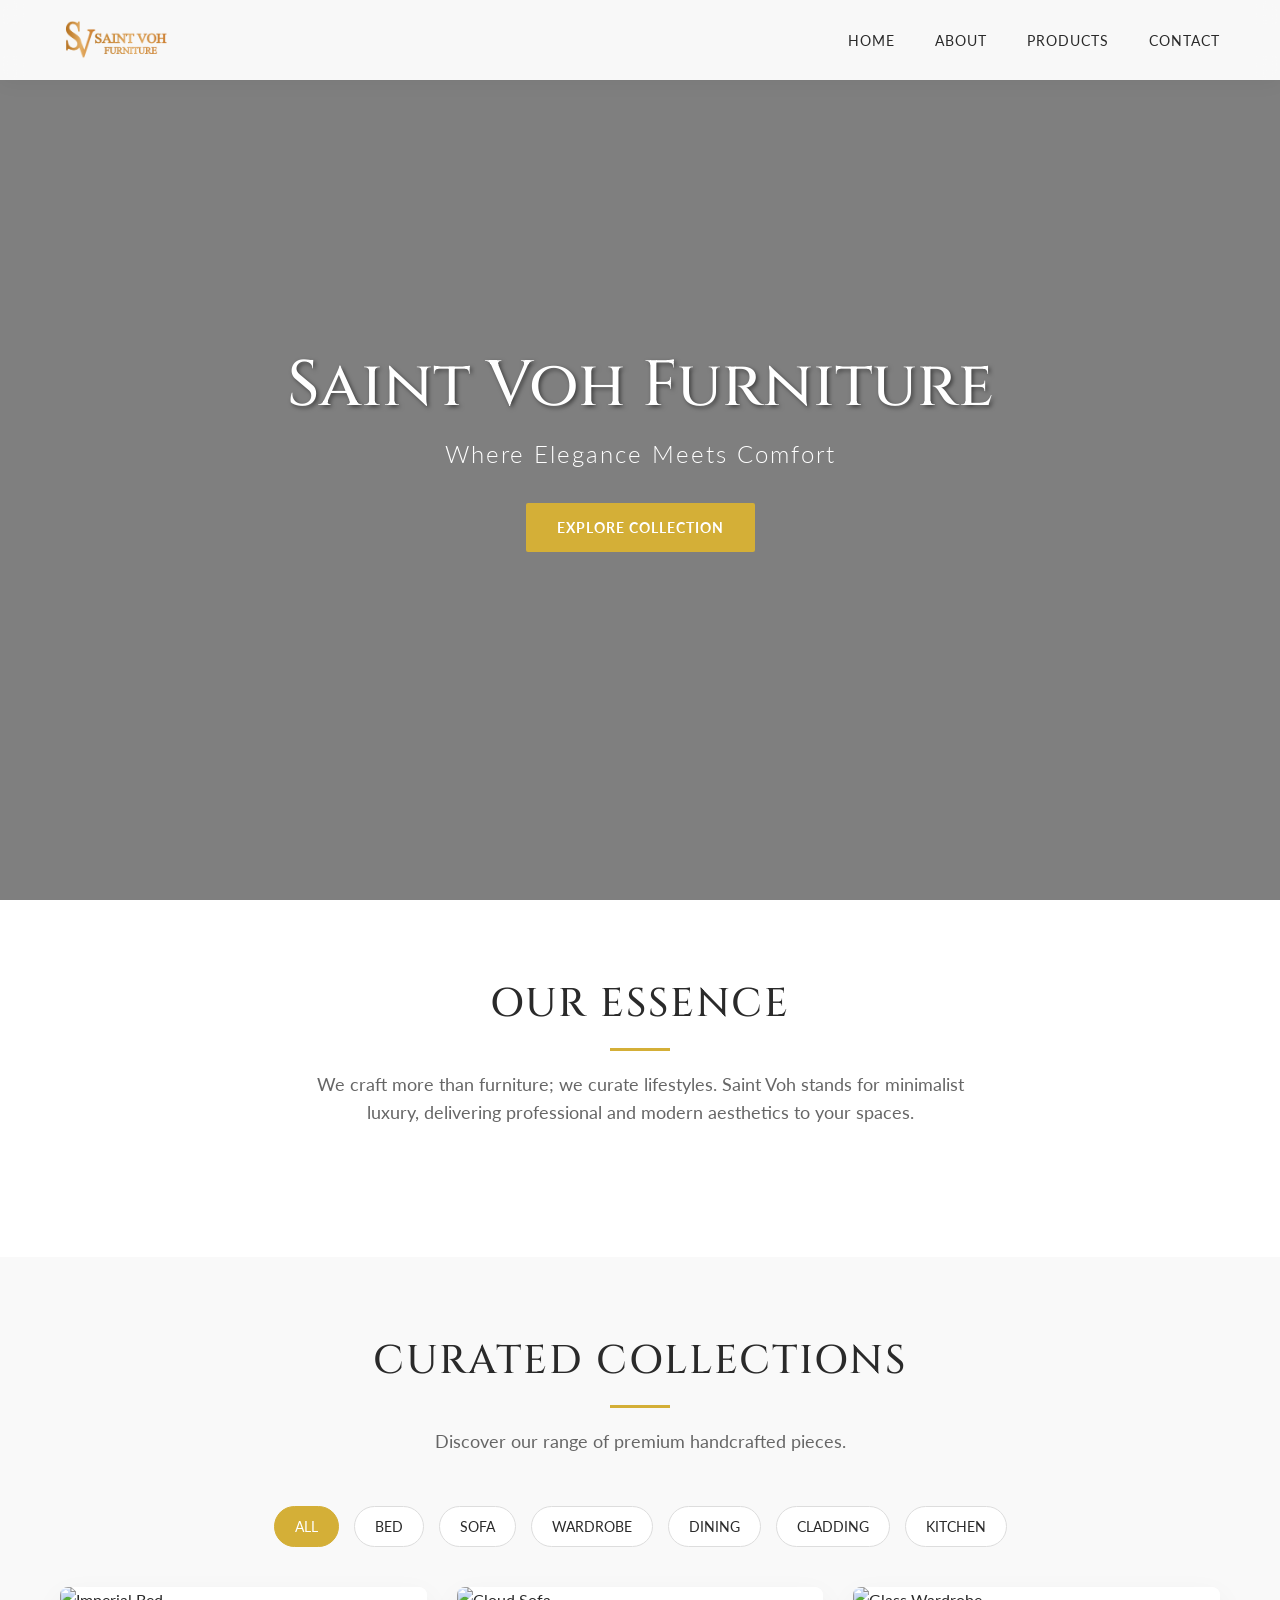
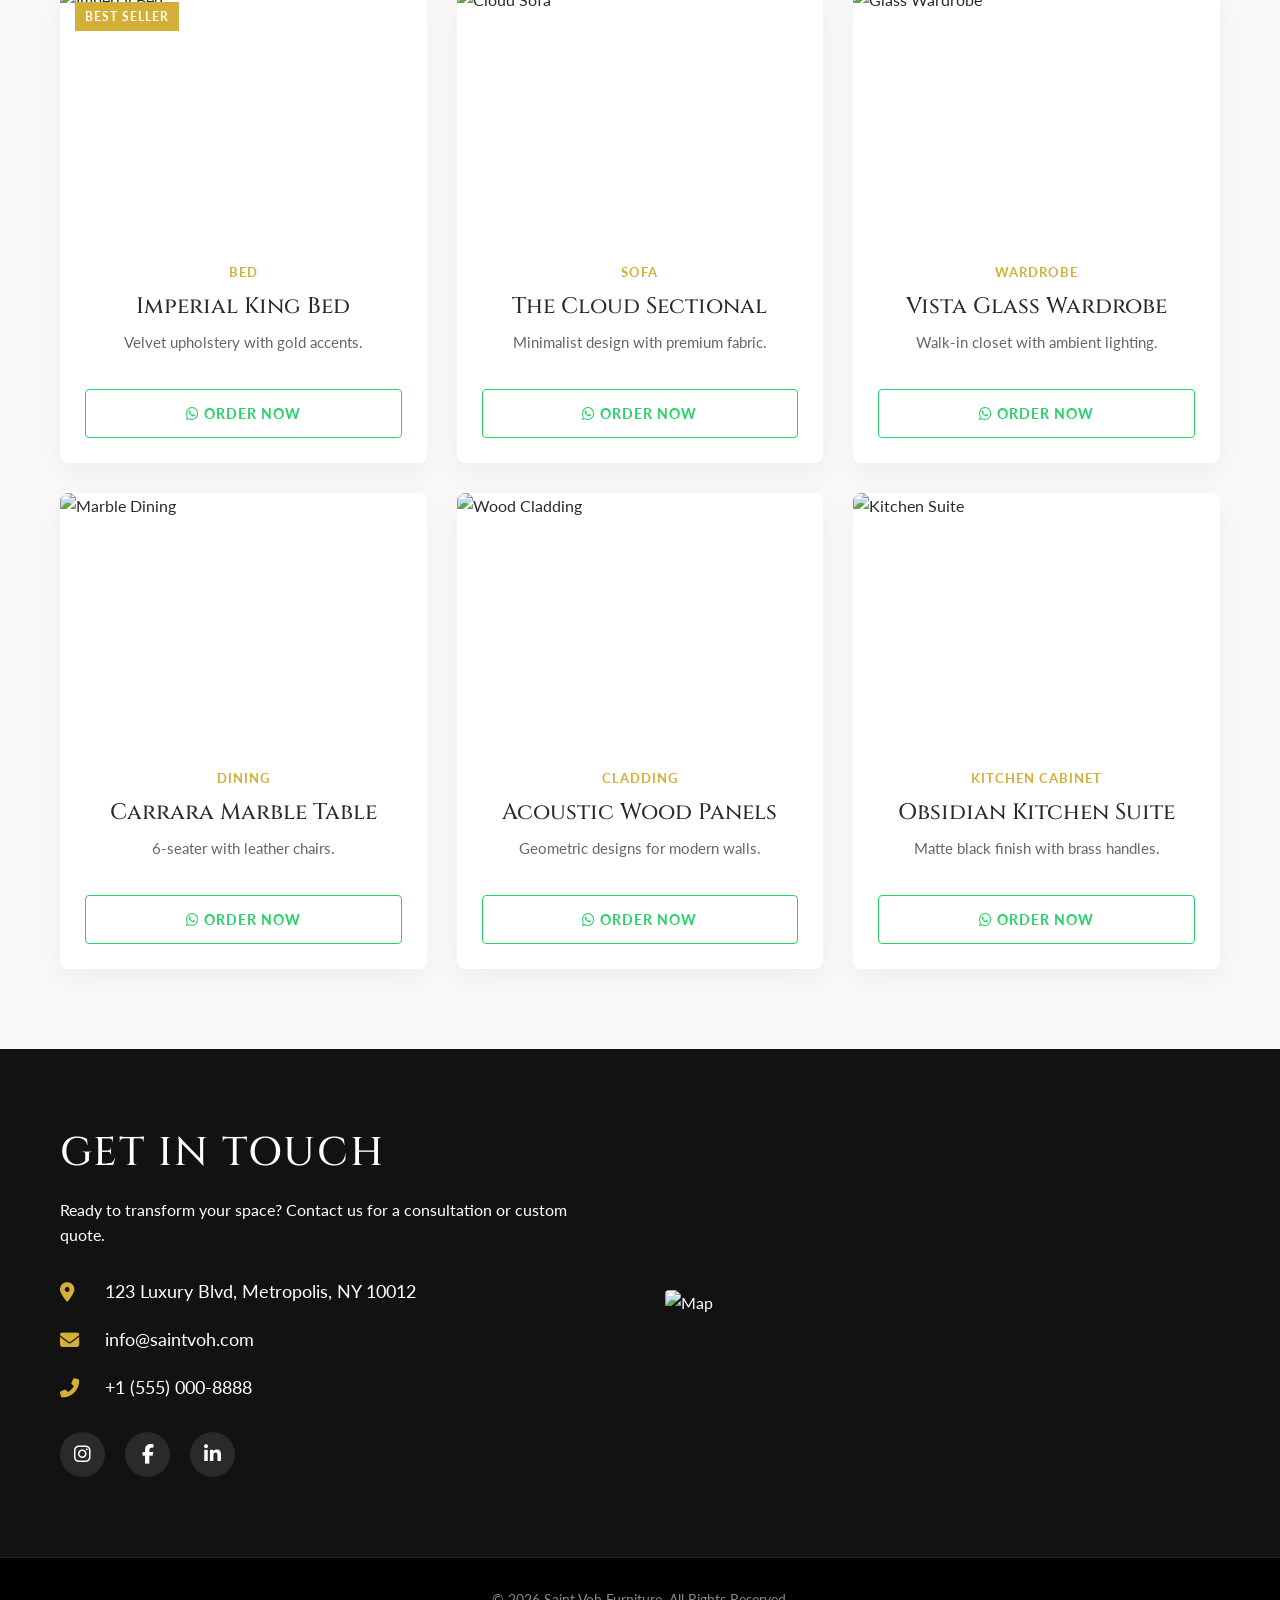
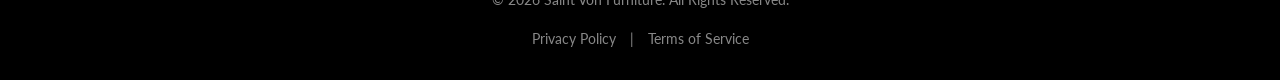
==== index.html @ f10e31a4 "change of folder" ====
<!DOCTYPE html>
<html lang="en">

<head>
    <meta charset="UTF-8">
    <meta name="viewport" content="width=device-width, initial-scale=1.0">
    <title>Saint Voh Furniture | Luxury Interiors</title>
    <meta name="description"
        content="Saint Voh Furniture - Exquisite luxury furniture for modern living. Beds, sofas, wardrobes, dining, cladding, and kitchen cabinets.">

    <!-- Fonts: Cinzel for headings (Luxury), Lato for body text (Clean/Modern) -->
    <link rel="preconnect" href="https://fonts.googleapis.com">
    <link rel="preconnect" href="https://fonts.gstatic.com" crossorigin>
    <link
        href="https://fonts.googleapis.com/css2?family=Cinzel:wght@400;500;600;700&family=Lato:wght@300;400;700&display=swap"
        rel="stylesheet">
    <link rel="icon" type="image/png" href="favicon.png">

    <!-- Icons -->
    <link rel="stylesheet" href="https://cdnjs.cloudflare.com/ajax/libs/font-awesome/6.4.0/css/all.min.css">

    <!-- Custom Styles -->
    <link rel="stylesheet" href="styles.css">
</head>

<body>

    <!-- Navigation Bar -->
    <header class="header">
        <div class="container nav-container">
            <!-- Logo -->
            <a href="#home" class="logo-link">
                <img src="logo.png" alt="Saint Voh Furniture" class="logo">
            </a>

            <!-- Nav Links -->
            <nav class="nav-menu">
                <ul class="nav-list">
                    <li><a href="#home" class="nav-link">Home</a></li>
                    <li><a href="#about" class="nav-link">About</a></li>
                    <li><a href="#products" class="nav-link">Products</a></li>
                    <li><a href="#contact" class="nav-link">Contact</a></li>
                </ul>
            </nav>

            <!-- Mobile Menu Toggle (Functionality in main.js) -->
            <div class="nav-toggle" id="nav-toggle">
                <i class="fas fa-bars"></i>
            </div>
        </div>
    </header>

    <!-- Hero Section -->
    <section id="home" class="hero">
        <div class="hero-overlay"></div>
        <div class="hero-content text-center">
            <h1 class="hero-title animate-fade-up">Saint Voh Furniture</h1>
            <p class="hero-subtitle animate-fade-up delay-1">Where Elegance Meets Comfort</p>
            <a href="#products" class="btn btn-primary animate-fade-up delay-2">Explore Collection</a>
        </div>
    </section>

    <!-- About Section -->
    <section id="about" class="section about">
        <div class="container">
            <div class="section-header text-center">
                <h2 class="section-title">Our Essence</h2>
                <div class="separator"></div>
                <p class="section-desc">We craft more than furniture; we curate lifestyles. Saint Voh stands for
                    minimalist luxury, delivering professional and modern aesthetics to your spaces.</p>
            </div>
        </div>
    </section>

    <!-- Products / Collections Section -->
    <section id="products" class="section products">
        <div class="container">
            <div class="section-header text-center">
                <h2 class="section-title">Curated Collections</h2>
                <div class="separator"></div>
                <p class="section-desc">Discover our range of premium handcrafted pieces.</p>
            </div>

            <!-- Product Category Filter (Optional visual cue) -->
            <div class="category-tabs text-center">
                <span class="tab active">All</span>
                <span class="tab">Bed</span>
                <span class="tab">Sofa</span>
                <span class="tab">Wardrobe</span>
                <span class="tab">Dining</span>
                <span class="tab">Cladding</span>
                <span class="tab">Kitchen</span>
            </div>

            <!-- Product Grid -->
            <div class="product-grid">

                <!-- Product 1: Bed -->
                <article class="product-card">
                    <div class="card-image">
                        <img src="https://placehold.co/600x400/2a2a2a/d4af37?text=Luxury+Bed" alt="Imperial Bed">
                        <span class="badge">Best Seller</span>
                    </div>
                    <div class="card-details">
                        <span class="category">Bed</span>
                        <h3 class="product-name">Imperial King Bed</h3>
                        <p class="product-summary">Velvet upholstery with gold accents.</p>
                        <a href="https://wa.me/2349032846878?text=I'm%20interested%20in%20ordering%20the%20Imperial%20King%20Bed"
                            target="_blank" rel="noopener noreferrer" class="btn btn-whatsapp">
                            <i class="fab fa-whatsapp"></i> Order Now
                        </a>
                    </div>
                </article>

                <!-- Product 2: Sofa -->
                <article class="product-card">
                    <div class="card-image">
                        <img src="https://placehold.co/600x400/2a2a2a/d4af37?text=Modern+Sofa" alt="Cloud Sofa">
                    </div>
                    <div class="card-details">
                        <span class="category">Sofa</span>
                        <h3 class="product-name">The Cloud Sectional</h3>
                        <p class="product-summary">Minimalist design with premium fabric.</p>
                        <a href="https://wa.me/2349032846878text=I'm%20interested%20in%20ordering%20The%20Cloud%20Sectional"
                            target="_blank" rel="noopener noreferrer" class="btn btn-whatsapp">
                            <i class="fab fa-whatsapp"></i> Order Now
                        </a>
                    </div>
                </article>

                <!-- Product 3: Wardrobe -->
                <article class="product-card">
                    <div class="card-image">
                        <img src="https://placehold.co/600x400/2a2a2a/d4af37?text=Wardrobe" alt="Glass Wardrobe">
                    </div>
                    <div class="card-details">
                        <span class="category">Wardrobe</span>
                        <h3 class="product-name">Vista Glass Wardrobe</h3>
                        <p class="product-summary">Walk-in closet with ambient lighting.</p>
                        <a href="https://wa.me/2349032846878?text=I'm%20interested%20in%20ordering%20the%20Vista%20Glass%20Wardrobe"
                            target="_blank" rel="noopener noreferrer" class="btn btn-whatsapp">
                            <i class="fab fa-whatsapp"></i> Order Now
                        </a>
                    </div>
                </article>

                <!-- Product 4: Dining -->
                <article class="product-card">
                    <div class="card-image">
                        <img src="https://placehold.co/600x400/2a2a2a/d4af37?text=Dining+Table" alt="Marble Dining">
                    </div>
                    <div class="card-details">
                        <span class="category">Dining</span>
                        <h3 class="product-name">Carrara Marble Table</h3>
                        <p class="product-summary">6-seater with leather chairs.</p>
                        <a href="https://wa.me/2349032846878?text=I'm%20interested%20in%20ordering%20the%20Carrara%20Marble%20Table"
                            target="_blank" rel="noopener noreferrer" class="btn btn-whatsapp">
                            <i class="fab fa-whatsapp"></i> Order Now
                        </a>
                    </div>
                </article>

                <!-- Product 5: Cladding -->
                <article class="product-card">
                    <div class="card-image">
                        <img src="https://placehold.co/600x400/2a2a2a/d4af37?text=Wall+Cladding" alt="Wood Cladding">
                    </div>
                    <div class="card-details">
                        <span class="category">Cladding</span>
                        <h3 class="product-name">Acoustic Wood Panels</h3>
                        <p class="product-summary">Geometric designs for modern walls.</p>
                        <a href="https://wa.me/2349032846878?text=I'm%20interested%20in%20ordering%20Acoustic%20Wood%20Panels"
                            target="_blank" rel="noopener noreferrer" class="btn btn-whatsapp">
                            <i class="fab fa-whatsapp"></i> Order Now
                        </a>
                    </div>
                </article>

                <!-- Product 6: Kitchen Cabinet -->
                <article class="product-card">
                    <div class="card-image">
                        <img src="https://placehold.co/600x400/2a2a2a/d4af37?text=Kitchen+Cabinet" alt="Kitchen Suite">
                    </div>
                    <div class="card-details">
                        <span class="category">Kitchen Cabinet</span>
                        <h3 class="product-name">Obsidian Kitchen Suite</h3>
                        <p class="product-summary">Matte black finish with brass handles.</p>
                        <a href="https://wa.me/2349032846878?text=I'm%20interested%20in%20ordering%20the%20Obsidian%20Kitchen%20Suite"
                            target="_blank" rel="noopener noreferrer" class="btn btn-whatsapp">
                            <i class="fab fa-whatsapp"></i> Order Now
                        </a>
                    </div>
                </article>

            </div>
        </div>
    </section>

    <!-- Contact Section -->
    <section id="contact" class="section contact dark-theme">
        <div class="container">
            <div class="contact-layout">
                <div class="contact-info">
                    <h2 class="section-title">Get In Touch</h2>
                    <p class="contact-desc">Ready to transform your space? Contact us for a consultation or custom
                        quote.</p>

                    <ul class="contact-list">
                        <li>
                            <i class="fas fa-map-marker-alt"></i>
                            <span>123 Luxury Blvd, Metropolis, NY 10012</span>
                        </li>
                        <li>
                            <i class="fas fa-envelope"></i>
                            <span>info@saintvoh.com</span>
                        </li>
                        <li>
                            <i class="fas fa-phone-alt"></i>
                            <span>+1 (555) 000-8888</span>
                        </li>
                    </ul>

                    <div class="social-links">
                        <a href="#" class="social-icon" aria-label="Instagram"><i class="fab fa-instagram"></i></a>
                        <a href="#" class="social-icon" aria-label="Facebook"><i class="fab fa-facebook-f"></i></a>
                        <a href="#" class="social-icon" aria-label="LinkedIn"><i class="fab fa-linkedin-in"></i></a>
                    </div>
                </div>

                <div class="contact-map">
                    <!-- Placeholder for map -->
                    <img src="https://placehold.co/600x300/1a1a1a/666?text=Map+Location" alt="Map" class="map-image">
                </div>
            </div>
        </div>
    </section>

    <!-- Footer -->
    <footer class="footer">
        <div class="container text-center">
            <p>&copy; 2026 Saint Voh Furniture. All Rights Reserved.</p>
            <div class="footer-links">
                <a href="#">Privacy Policy</a>
                <span class="divider">|</span>
                <a href="#">Terms of Service</a>
            </div>
        </div>
    </footer>

    <!-- Main Scripts -->
    <script src="main.js"></script>
</body>

</html>
---- styles.css ----
/* =========================================
   1. VARIABLES & RESET
   ========================================= */
:root {
    --color-primary: #D4AF37;
    /* Luxury Gold */
    --color-primary-dark: #B4942D;
    --color-text-main: #2A2A2A;
    --color-text-light: #666666;
    --color-bg-light: #F9F9F9;
    --color-bg-dark: #121212;
    --color-white: #FFFFFF;
    --color-whatsapp: #25D366;

    --font-heading: 'Cinzel', serif;
    --font-body: 'Lato', sans-serif;

    --transition-standard: all 0.3s ease;
    --shadow-card: 0 10px 30px rgba(0, 0, 0, 0.05);
    --shadow-hover: 0 15px 40px rgba(0, 0, 0, 0.1);
}

* {
    margin: 0;
    padding: 0;
    box-sizing: border-box;
}

html {
    scroll-behavior: smooth;
}

body {
    font-family: var(--font-body);
    font-size: 16px;
    line-height: 1.6;
    color: var(--color-text-main);
    background-color: var(--color-white);
    overflow-x: hidden;
}

h1,
h2,
h3,
h4,
h5,
h6 {
    font-family: var(--font-heading);
    font-weight: 500;
    line-height: 1.2;
    color: var(--color-text-main);
}

a {
    text-decoration: none;
    color: inherit;
    transition: var(--transition-standard);
}

ul {
    list-style: none;
}

img {
    max-width: 100%;
    display: block;
}

/* =========================================
   2. REUSABLE COMPONENTS
   ========================================= */
.container {
    max-width: 1200px;
    margin: 0 auto;
    padding: 0 20px;
}

.text-center {
    text-align: center;
}

.section {
    padding: 80px 0;
}

.section-title {
    font-size: 2.5rem;
    margin-bottom: 20px;
    letter-spacing: 2px;
    text-transform: uppercase;
}

.separator {
    width: 60px;
    height: 3px;
    background-color: var(--color-primary);
    margin: 0 auto 20px;
}

.section-desc {
    font-size: 1.1rem;
    color: var(--color-text-light);
    max-width: 700px;
    margin: 0 auto 50px;
}

/* Buttons */
.btn {
    display: inline-block;
    padding: 12px 30px;
    font-size: 0.9rem;
    font-weight: 700;
    text-transform: uppercase;
    letter-spacing: 1px;
    border-radius: 2px;
    cursor: pointer;
    border: 1px solid transparent;
}

.btn-primary {
    background-color: var(--color-primary);
    color: var(--color-white);
}

.btn-primary:hover {
    background-color: var(--color-primary-dark);
    transform: translateY(-2px);
}

.btn-whatsapp {
    background-color: transparent;
    border-color: var(--color-whatsapp);
    color: var(--color-whatsapp);
    margin-top: 15px;
    width: 100%;
    text-align: center;
    border-radius: 4px;
}

.btn-whatsapp:hover {
    background-color: var(--color-whatsapp);
    color: var(--color-white);
}

.badge {
    position: absolute;
    top: 15px;
    left: 15px;
    background-color: var(--color-primary);
    color: var(--color-white);
    padding: 5px 10px;
    font-size: 0.75rem;
    text-transform: uppercase;
    letter-spacing: 1px;
    font-weight: 700;
}

/* =========================================
   3. HEADER & NAVIGATION
   ========================================= */
.header {
    position: fixed;
    top: 0;
    left: 0;
    width: 100%;
    background-color: rgba(255, 255, 255, 0.95);
    -webkit-backdrop-filter: blur(10px);
    backdrop-filter: blur(10px);
    z-index: 1000;
    padding: 15px 0;
    box-shadow: 0 2px 20px rgba(0, 0, 0, 0.05);
}

.nav-container {
    display: flex;
    justify-content: space-between;
    align-items: center;
}

.logo-link {
    display: flex;
    align-items: center;
}

.logo {
    height: 50px;
    /* Suggestive height, adjust as needed */
    width: auto;
}

.nav-list {
    display: flex;
    gap: 40px;
}

.nav-link {
    font-size: 0.9rem;
    text-transform: uppercase;
    letter-spacing: 1px;
    font-weight: 400;
    color: var(--color-text-main);
    position: relative;
    padding-bottom: 5px;
}

.nav-link::after {
    content: '';
    position: absolute;
    bottom: 0;
    left: 0;
    width: 0;
    height: 2px;
    background-color: var(--color-primary);
    transition: var(--transition-standard);
}

.nav-link:hover::after,
.nav-link.active::after {
    width: 100%;
}

.nav-toggle {
    display: none;
    font-size: 1.5rem;
    cursor: pointer;
    color: var(--color-text-main);
}

/* =========================================
   4. HERO SECTION
   ========================================= */
.hero {
    height: 100vh;
    background: url('https://placehold.co/1920x1080/121212/333?text=Saint+Voh+Furniture') no-repeat center center/cover;
    position: relative;
    display: flex;
    align-items: center;
    justify-content: center;
    margin-top: 0;
    /* Override if header wasn't fixed */
}

.hero-overlay {
    position: absolute;
    top: 0;
    left: 0;
    width: 100%;
    height: 100%;
    background: rgba(0, 0, 0, 0.5);
    /* Dark overlay for text readability */
}

.hero-content {
    position: relative;
    z-index: 1;
    color: var(--color-white);
    padding: 0 20px;
}

.hero-title {
    font-size: 4rem;
    margin-bottom: 10px;
    color: var(--color-white);
    text-shadow: 2px 2px 4px rgba(0, 0, 0, 0.5);
}

.hero-subtitle {
    font-size: 1.5rem;
    font-weight: 300;
    letter-spacing: 2px;
    margin-bottom: 30px;
    font-family: var(--font-body);
}

/* Animation utilities */
.animate-fade-up {
    animation: fadeUp 1s ease forwards;
    opacity: 0;
    transform: translateY(30px);
}

.delay-1 {
    animation-delay: 0.2s;
}

.delay-2 {
    animation-delay: 0.4s;
}

@keyframes fadeUp {
    to {
        opacity: 1;
        transform: translateY(0);
    }
}

/* =========================================
   5. SECTIONS
   ========================================= */

/* About Section */
.about {
    background-color: var(--color-white);
}

/* Products Section */
.products {
    background-color: var(--color-bg-light);
}

.category-tabs {
    margin-bottom: 40px;
    display: flex;
    justify-content: center;
    flex-wrap: wrap;
    gap: 15px;
}

.tab {
    padding: 8px 20px;
    font-size: 0.9rem;
    text-transform: uppercase;
    cursor: pointer;
    border: 1px solid #ddd;
    border-radius: 30px;
    transition: var(--transition-standard);
    background-color: var(--color-white);
}

.tab:hover,
.tab.active {
    background-color: var(--color-primary);
    color: var(--color-white);
    border-color: var(--color-primary);
}

.product-grid {
    display: grid;
    grid-template-columns: repeat(auto-fill, minmax(300px, 1fr));
    gap: 30px;
}

.product-card {
    background-color: var(--color-white);
    border-radius: 8px;
    overflow: hidden;
    box-shadow: var(--shadow-card);
    transition: var(--transition-standard);
}

.product-card:hover {
    transform: translateY(-10px);
    box-shadow: var(--shadow-hover);
}

.card-image {
    position: relative;
    height: 250px;
    overflow: hidden;
}

.card-image img {
    width: 100%;
    height: 100%;
    object-fit: cover;
    transition: transform 0.6s ease;
}

.product-card:hover .card-image img {
    transform: scale(1.1);
}

.card-details {
    padding: 25px;
    text-align: center;
}

.category {
    font-size: 0.8rem;
    text-transform: uppercase;
    color: var(--color-primary);
    letter-spacing: 1px;
    display: block;
    margin-bottom: 10px;
    font-weight: 700;
}

.product-name {
    font-size: 1.4rem;
    margin-bottom: 10px;
    color: var(--color-text-main);
}

.product-summary {
    color: var(--color-text-light);
    font-size: 0.95rem;
    margin-bottom: 20px;
}

/* Contact Section */
.contact {
    background-color: var(--color-bg-dark);
    color: var(--color-white);
}

.contact .section-title,
.contact .section-desc {
    color: var(--color-white);
}

.contact-layout {
    display: grid;
    grid-template-columns: 1fr 1fr;
    gap: 50px;
    align-items: center;
}

.contact-info {
    text-align: left;
}

.contact-list {
    margin: 30px 0;
}

.contact-list li {
    display: flex;
    align-items: center;
    margin-bottom: 20px;
    font-size: 1.1rem;
}

.contact-list li i {
    color: var(--color-primary);
    width: 30px;
    margin-right: 15px;
    font-size: 1.2rem;
}

.social-links {
    display: flex;
    gap: 20px;
}

.social-icon {
    width: 45px;
    height: 45px;
    border-radius: 50%;
    background-color: rgba(255, 255, 255, 0.1);
    display: flex;
    align-items: center;
    justify-content: center;
    transition: var(--transition-standard);
}

.social-icon:hover {
    background-color: var(--color-primary);
    transform: translateY(-3px);
}

.social-icon i {
    color: var(--color-white);
    font-size: 1.2rem;
}

.map-image {
    width: 100%;
    height: auto;
    border-radius: 4px;
}

/* Footer */
.footer {
    background-color: #000;
    color: #888;
    padding: 30px 0;
    font-size: 0.9rem;
    border-top: 1px solid #222;
}

.footer-links {
    margin-top: 15px;
}

.footer-links a:hover {
    color: var(--color-primary);
}

.divider {
    margin: 0 10px;
}

/* =========================================
   6. RESPONSIVE DESIGN
   ========================================= */
@media (max-width: 992px) {
    .section-title {
        font-size: 2.2rem;
    }
}

@media (max-width: 768px) {
    .nav-toggle {
        display: block;
    }

    .nav-menu {
        position: fixed;
        top: 80px;
        left: -100%;
        width: 100%;
        height: calc(100vh - 80px);
        /* Fill rest of screen */
        background-color: var(--color-white);
        transition: 0.4s ease;
        padding: 40px;
        text-align: center;
        box-shadow: 0 5px 10px rgba(0, 0, 0, 0.1);
    }

    .nav-menu.active {
        left: 0;
    }

    .nav-list {
        flex-direction: column;
        gap: 30px;
    }

    .nav-link {
        font-size: 1.2rem;
    }

    .hero-title {
        font-size: 2.5rem;
    }

    .hero-subtitle {
        font-size: 1.1rem;
    }

    .contact-layout {
        grid-template-columns: 1fr;
    }

    .contact-info {
        text-align: center;
    }

    .contact-list li {
        justify-content: center;
    }
}

@media (max-width: 480px) {
    .section-title {
        font-size: 1.8rem;
    }

    .hero {
        background-position: center left;
    }

    .category-tabs {
        display: none;
        /* Simplify for mobile or make horizontal scroll */
    }
}
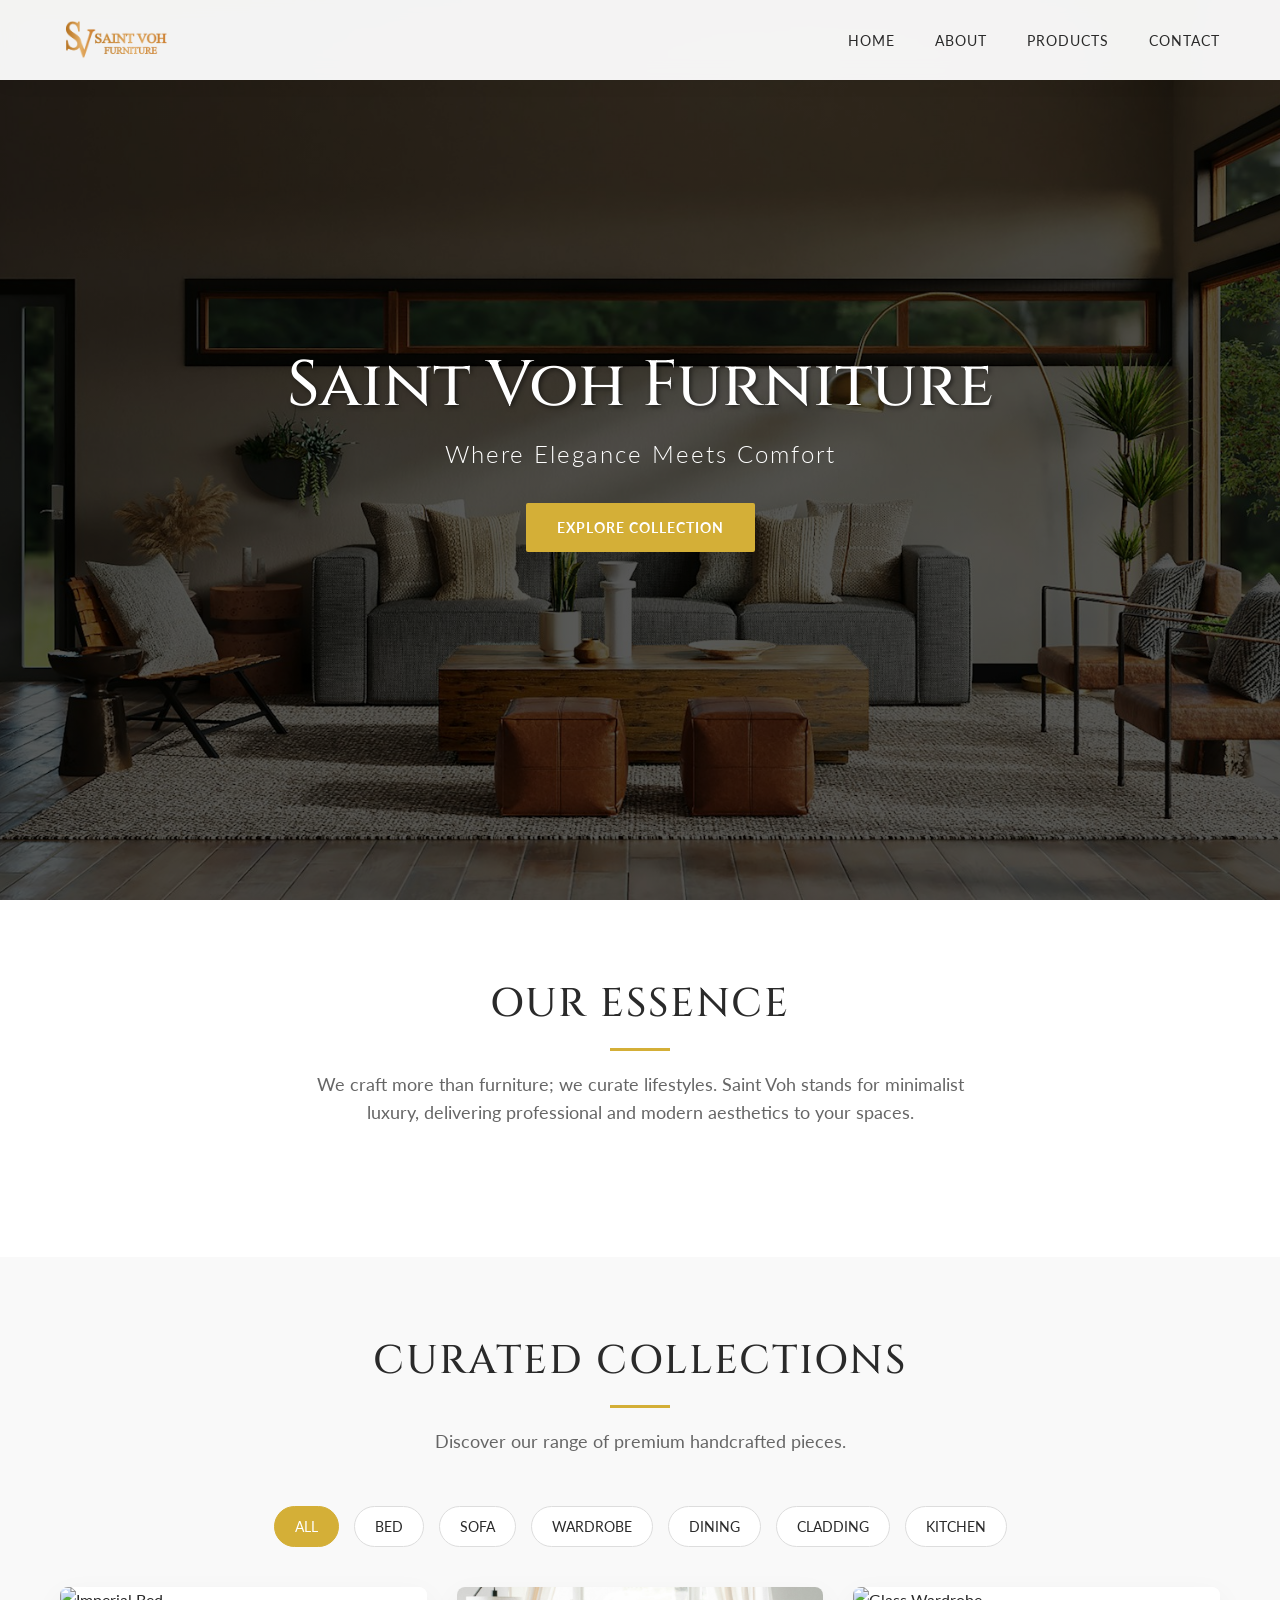
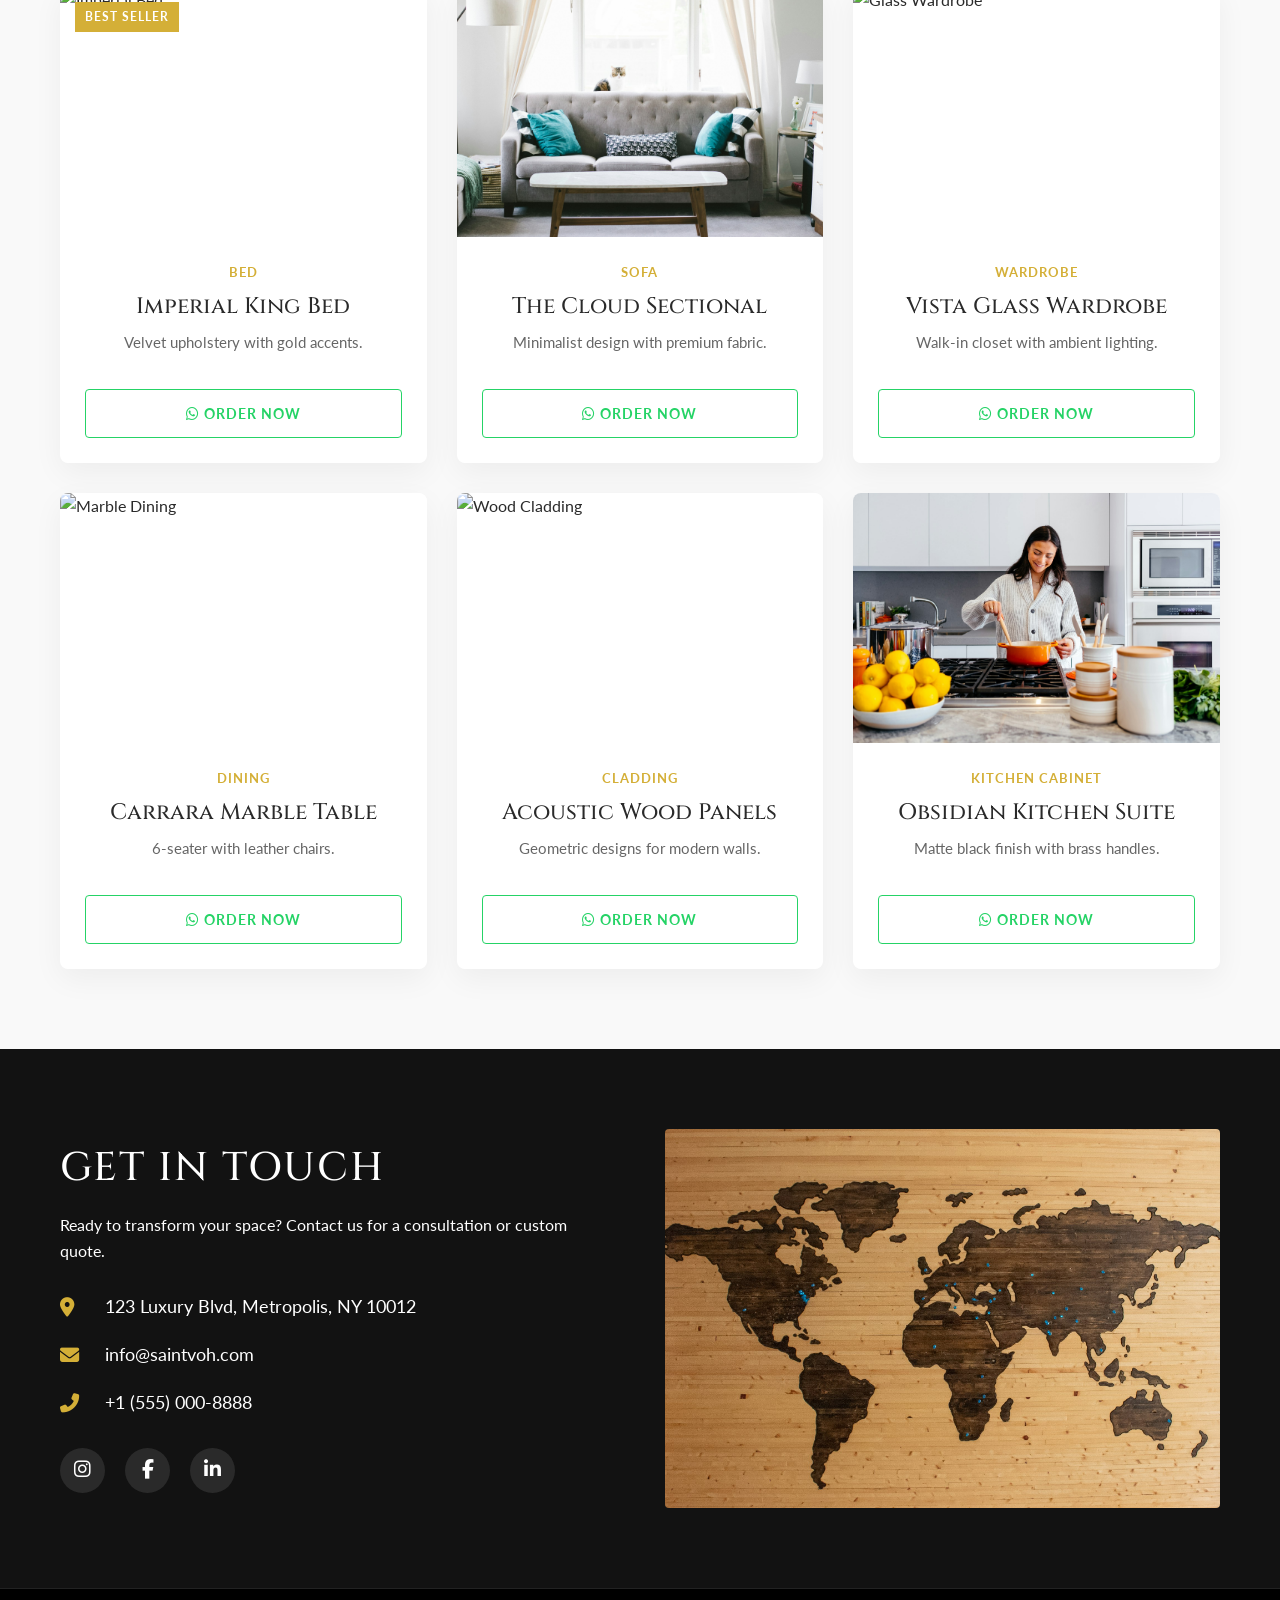
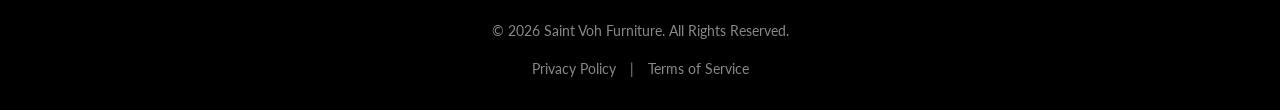
==== commit acf80181: "feat: replace text placeholders with images and styled placeholders" ====
--- a/index.html
+++ b/index.html
@@ -98,7 +98,8 @@
                 <!-- Product 1: Bed -->
                 <article class="product-card">
                     <div class="card-image">
-                        <img src="https://placehold.co/600x400/2a2a2a/d4af37?text=Luxury+Bed" alt="Imperial Bed">
+                        <img src="https://placehold.co/600x400/1a1a1a/D4AF37?text=Imperial+Bed&font=playfair-display"
+                            alt="Imperial Bed">
                         <span class="badge">Best Seller</span>
                     </div>
                     <div class="card-details">
@@ -115,7 +116,7 @@
                 <!-- Product 2: Sofa -->
                 <article class="product-card">
                     <div class="card-image">
-                        <img src="https://placehold.co/600x400/2a2a2a/d4af37?text=Modern+Sofa" alt="Cloud Sofa">
+                        <img src="images/sofa-cloud.jpg" alt="Cloud Sofa">
                     </div>
                     <div class="card-details">
                         <span class="category">Sofa</span>
@@ -131,7 +132,8 @@
                 <!-- Product 3: Wardrobe -->
                 <article class="product-card">
                     <div class="card-image">
-                        <img src="https://placehold.co/600x400/2a2a2a/d4af37?text=Wardrobe" alt="Glass Wardrobe">
+                        <img src="https://placehold.co/600x400/1a1a1a/D4AF37?text=Vista+Wardrobe&font=playfair-display"
+                            alt="Glass Wardrobe">
                     </div>
                     <div class="card-details">
                         <span class="category">Wardrobe</span>
@@ -147,7 +149,8 @@
                 <!-- Product 4: Dining -->
                 <article class="product-card">
                     <div class="card-image">
-                        <img src="https://placehold.co/600x400/2a2a2a/d4af37?text=Dining+Table" alt="Marble Dining">
+                        <img src="https://placehold.co/600x400/1a1a1a/D4AF37?text=Marble+Dining&font=playfair-display"
+                            alt="Marble Dining">
                     </div>
                     <div class="card-details">
                         <span class="category">Dining</span>
@@ -163,7 +166,8 @@
                 <!-- Product 5: Cladding -->
                 <article class="product-card">
                     <div class="card-image">
-                        <img src="https://placehold.co/600x400/2a2a2a/d4af37?text=Wall+Cladding" alt="Wood Cladding">
+                        <img src="https://placehold.co/600x400/1a1a1a/D4AF37?text=Acoustic+Panels&font=playfair-display"
+                            alt="Wood Cladding">
                     </div>
                     <div class="card-details">
                         <span class="category">Cladding</span>
@@ -179,7 +183,7 @@
                 <!-- Product 6: Kitchen Cabinet -->
                 <article class="product-card">
                     <div class="card-image">
-                        <img src="https://placehold.co/600x400/2a2a2a/d4af37?text=Kitchen+Cabinet" alt="Kitchen Suite">
+                        <img src="images/kitchen-obsidian.jpg" alt="Kitchen Suite">
                     </div>
                     <div class="card-details">
                         <span class="category">Kitchen Cabinet</span>
@@ -229,7 +233,7 @@
 
                 <div class="contact-map">
                     <!-- Placeholder for map -->
-                    <img src="https://placehold.co/600x300/1a1a1a/666?text=Map+Location" alt="Map" class="map-image">
+                    <img src="images/contact-map.jpg" alt="Map" class="map-image">
                 </div>
             </div>
         </div>
--- a/styles.css
+++ b/styles.css
@@ -231,7 +231,7 @@
    ========================================= */
 .hero {
     height: 100vh;
-    background: url('https://placehold.co/1920x1080/121212/333?text=Saint+Voh+Furniture') no-repeat center center/cover;
+    background: linear-gradient(rgba(0,0,0,0.3), rgba(0,0,0,0.3)), url('images/hero-bg.jpg') no-repeat center center/cover;
     position: relative;
     display: flex;
     align-items: center;
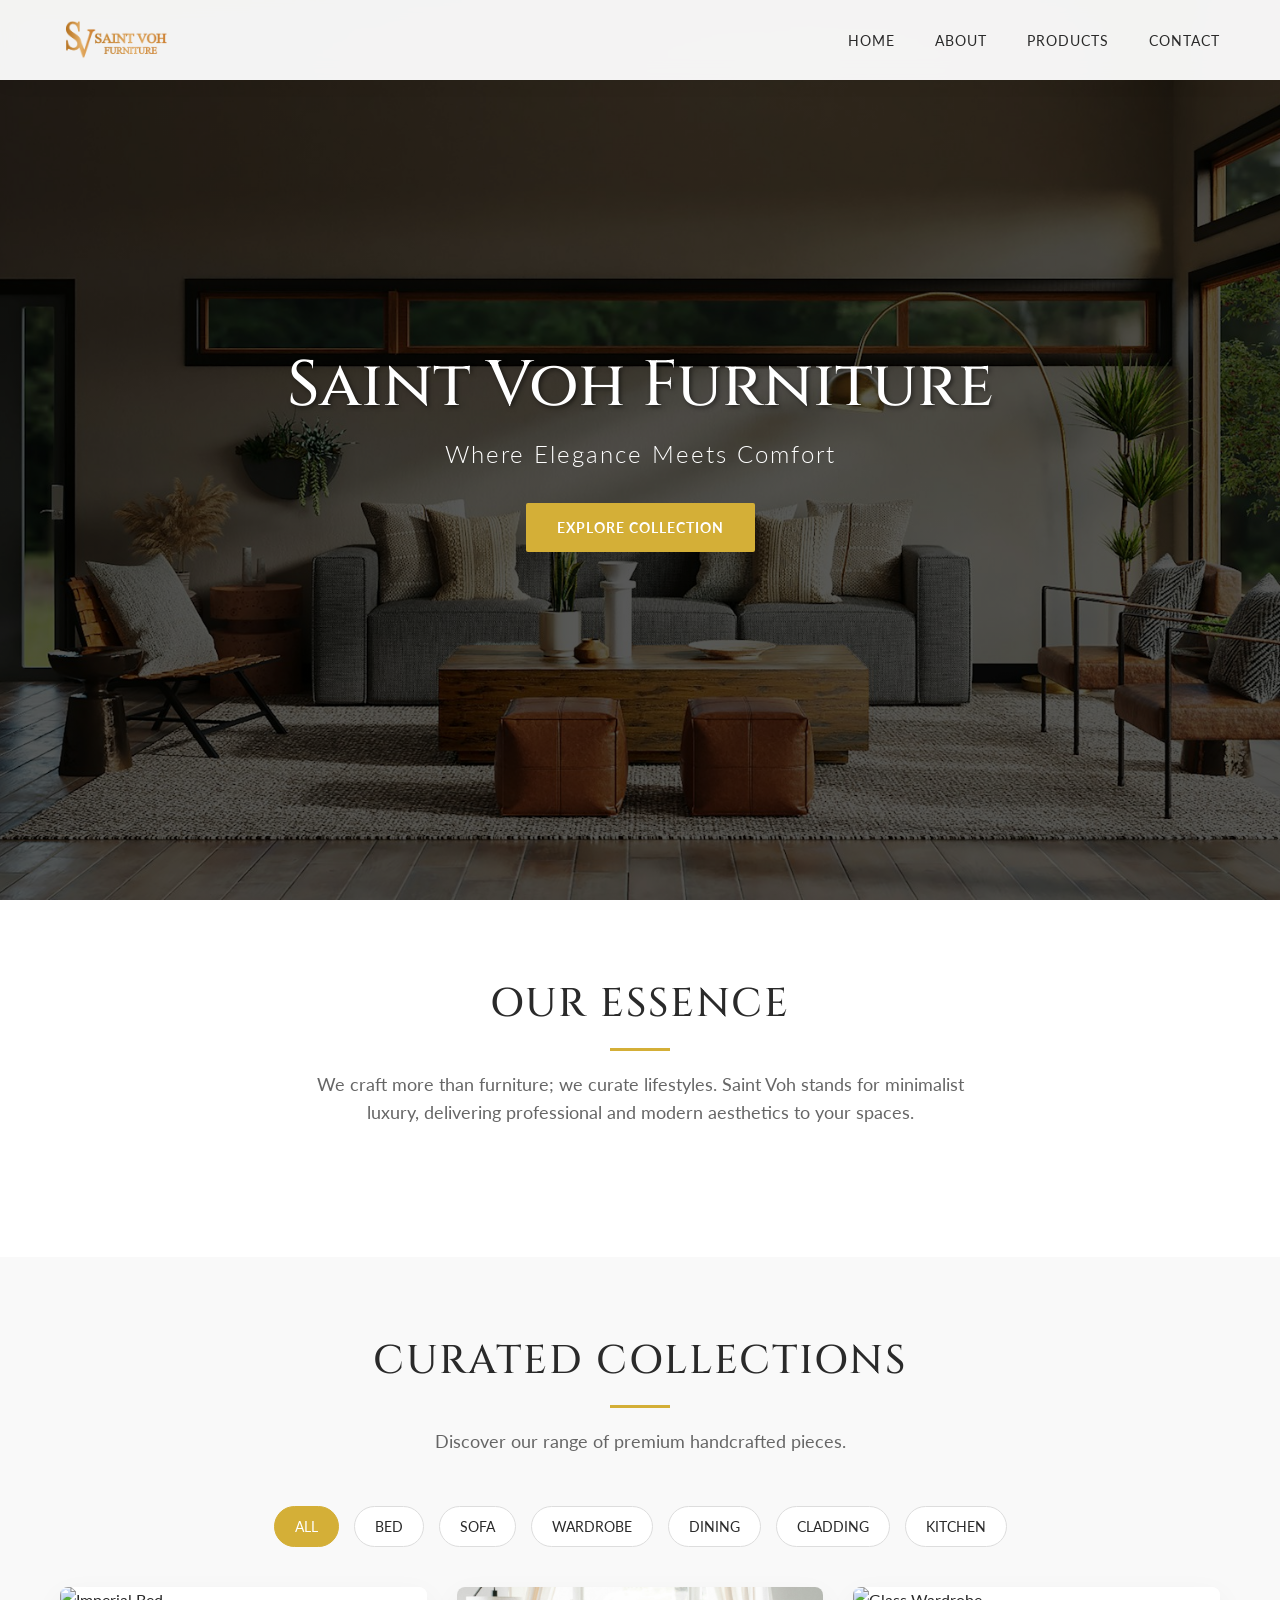
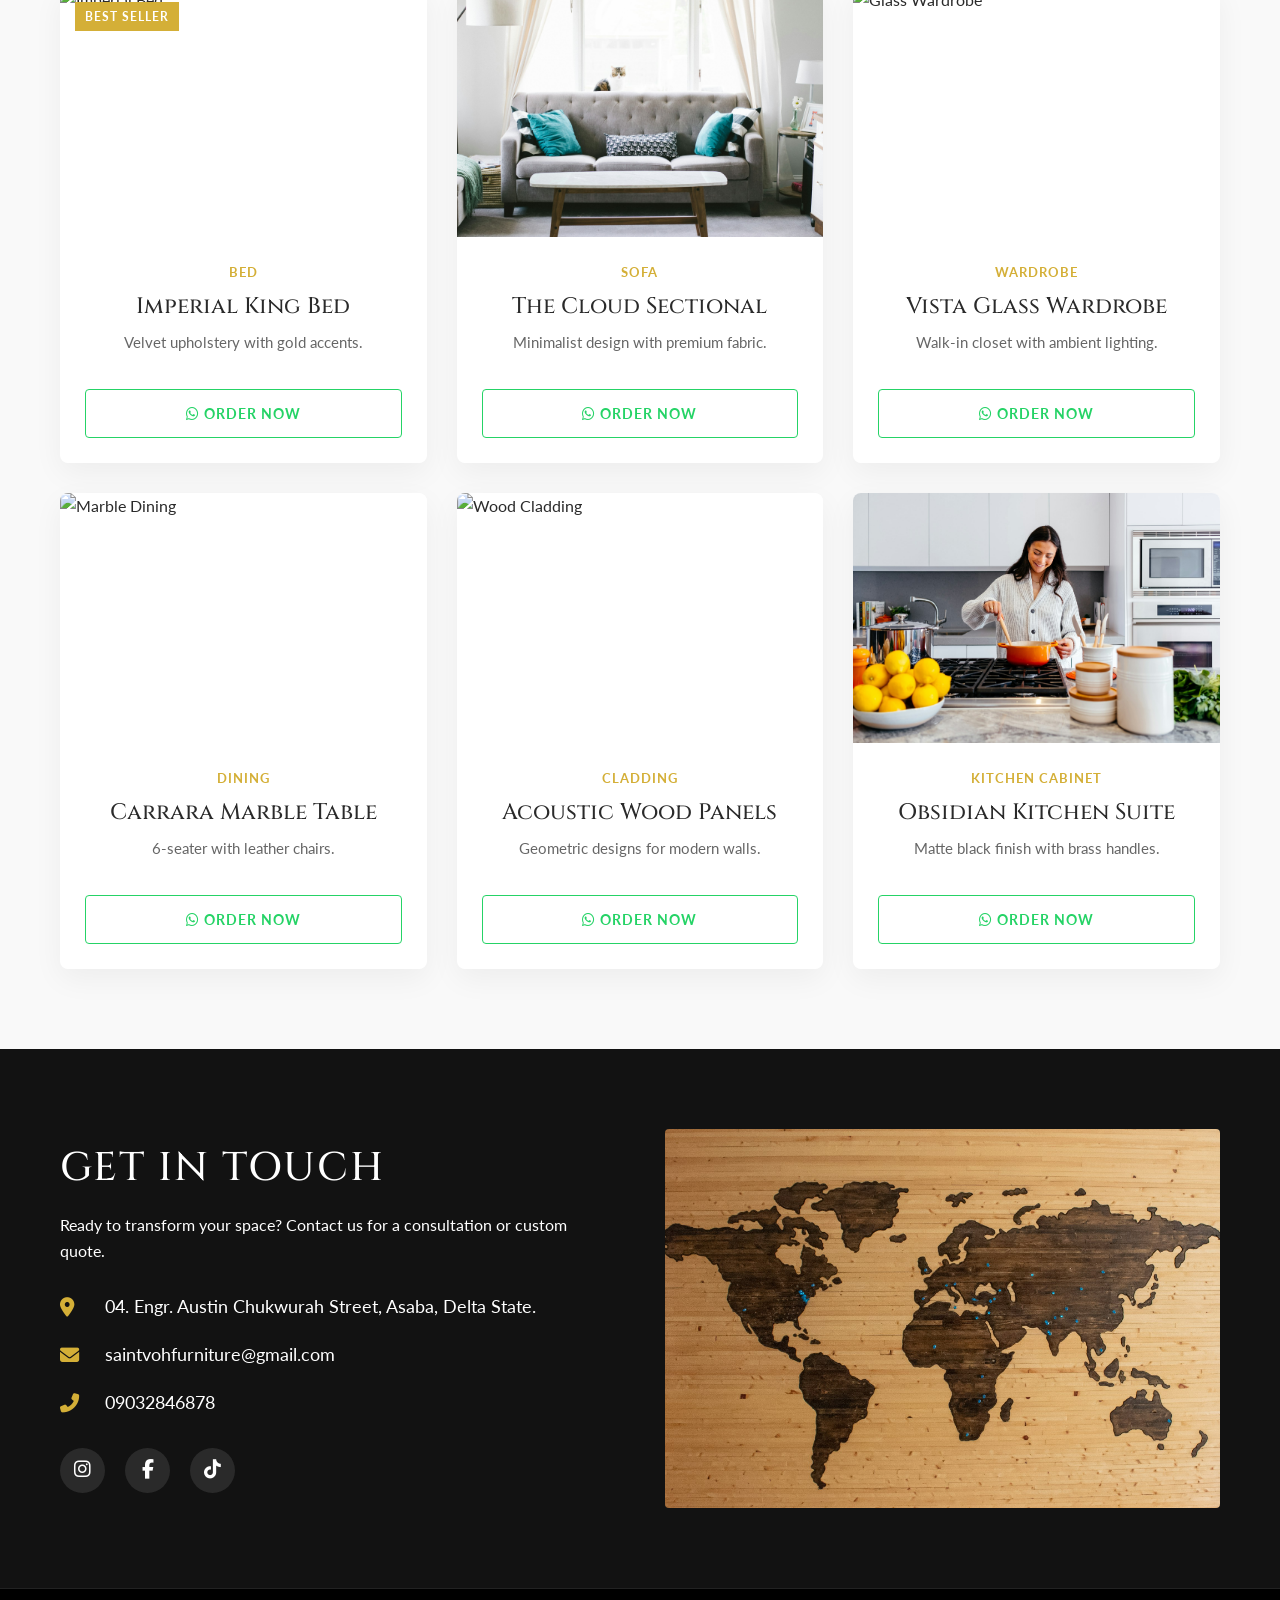
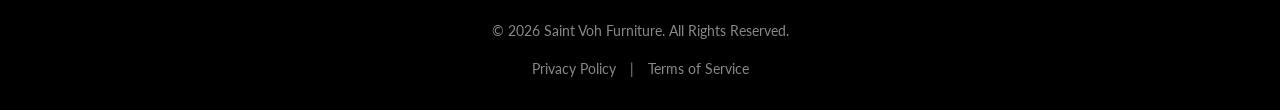
==== commit 8ba31c99: "fix: update contact details and social links" ====
--- a/index.html
+++ b/index.html
@@ -122,7 +122,7 @@
                         <span class="category">Sofa</span>
                         <h3 class="product-name">The Cloud Sectional</h3>
                         <p class="product-summary">Minimalist design with premium fabric.</p>
-                        <a href="https://wa.me/2349032846878text=I'm%20interested%20in%20ordering%20The%20Cloud%20Sectional"
+                        <a href="https://wa.me/2349032846878?text=I'm%20interested%20in%20ordering%20The%20Cloud%20Sectional"
                             target="_blank" rel="noopener noreferrer" class="btn btn-whatsapp">
                             <i class="fab fa-whatsapp"></i> Order Now
                         </a>
@@ -212,22 +212,25 @@
                     <ul class="contact-list">
                         <li>
                             <i class="fas fa-map-marker-alt"></i>
-                            <span>123 Luxury Blvd, Metropolis, NY 10012</span>
+                            <span>04. Engr. Austin Chukwurah Street, Asaba, Delta State.</span>
                         </li>
                         <li>
                             <i class="fas fa-envelope"></i>
-                            <span>info@saintvoh.com</span>
+                            <span>saintvohfurniture@gmail.com</span>
                         </li>
                         <li>
                             <i class="fas fa-phone-alt"></i>
-                            <span>+1 (555) 000-8888</span>
+                            <span>09032846878</span>
                         </li>
                     </ul>
 
                     <div class="social-links">
-                        <a href="#" class="social-icon" aria-label="Instagram"><i class="fab fa-instagram"></i></a>
-                        <a href="#" class="social-icon" aria-label="Facebook"><i class="fab fa-facebook-f"></i></a>
-                        <a href="#" class="social-icon" aria-label="LinkedIn"><i class="fab fa-linkedin-in"></i></a>
+                        <a href="https://www.instagram.com/saintvohfurniture" class="social-icon"
+                            aria-label="Instagram"><i class="fab fa-instagram"></i></a>
+                        <a href="https://www.facebook.com/SaintVohFurniture" class="social-icon"
+                            aria-label="Facebook"><i class="fab fa-facebook-f"></i></a>
+                        <a href="https://www.tiktok.com/@saintvohfurniture" class="social-icon" aria-label="TikTok"><i
+                                class="fab fa-tiktok"></i></a>
                     </div>
                 </div>
 
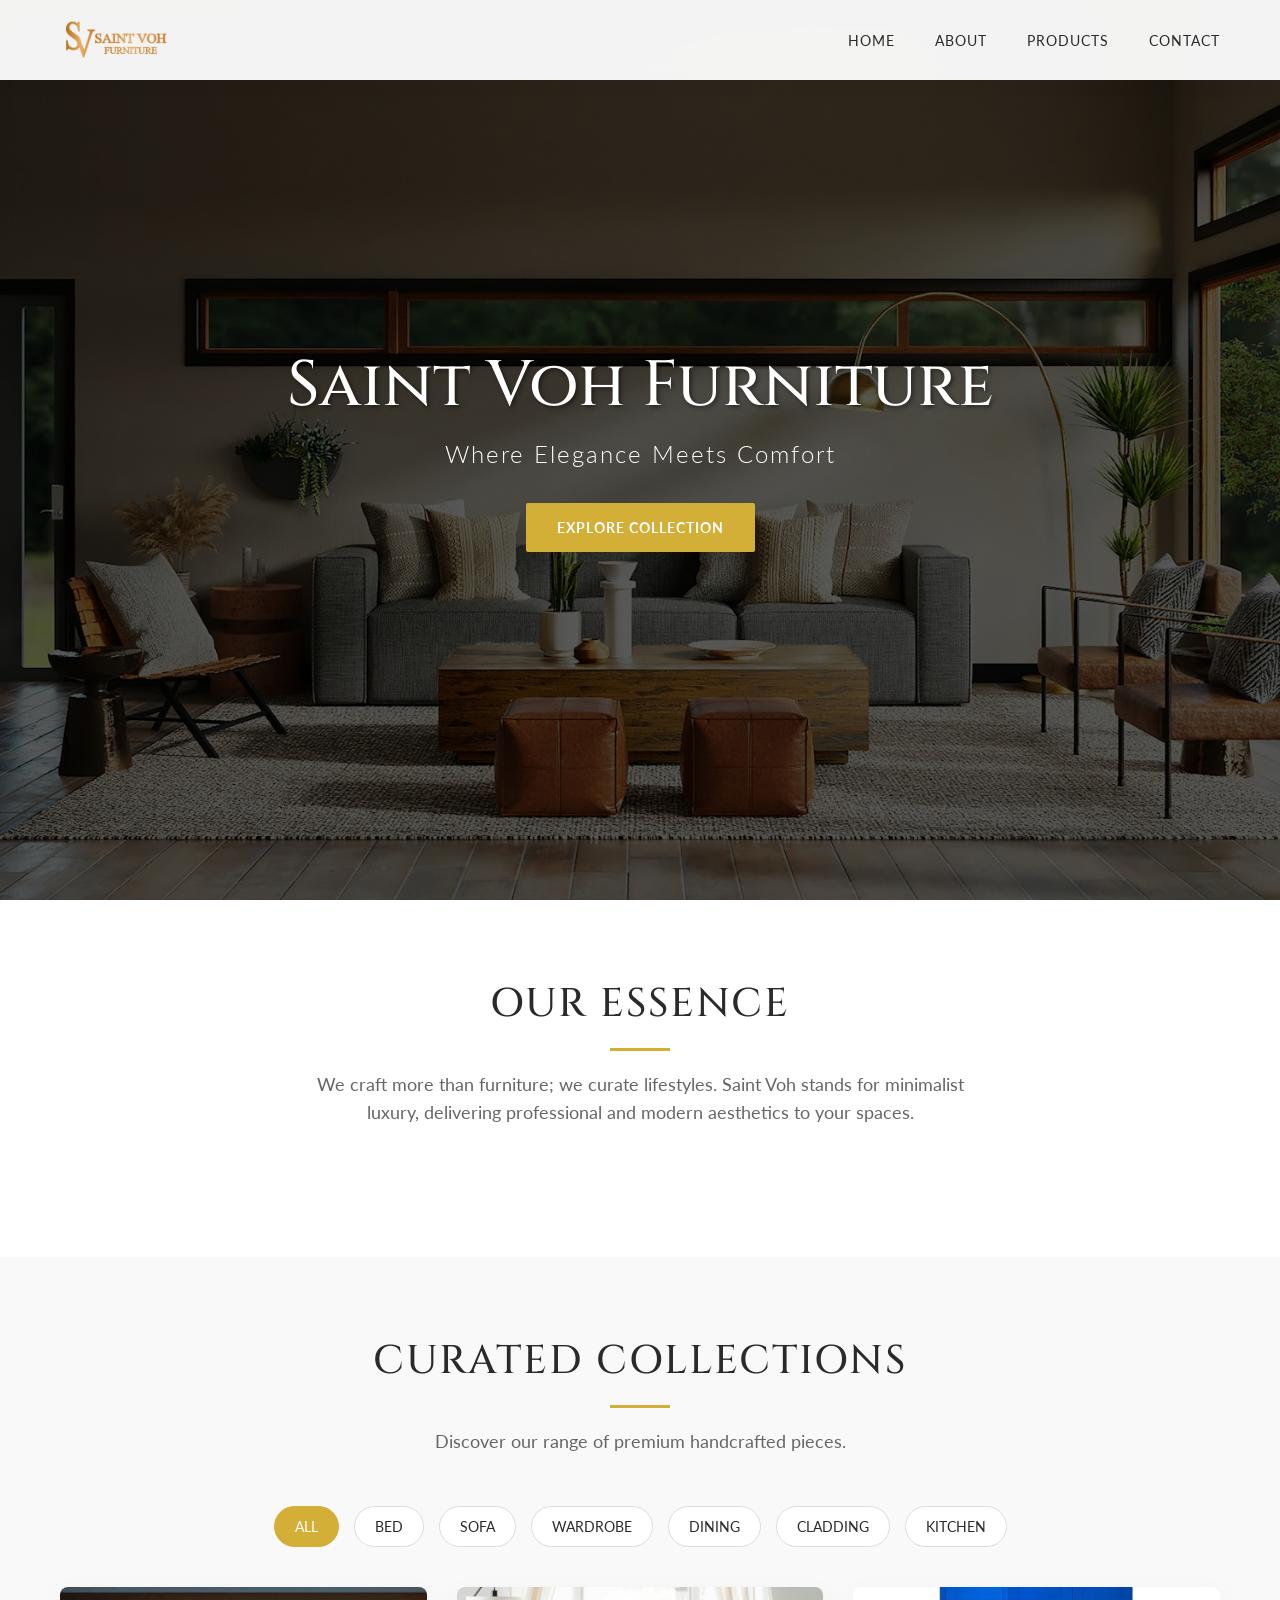
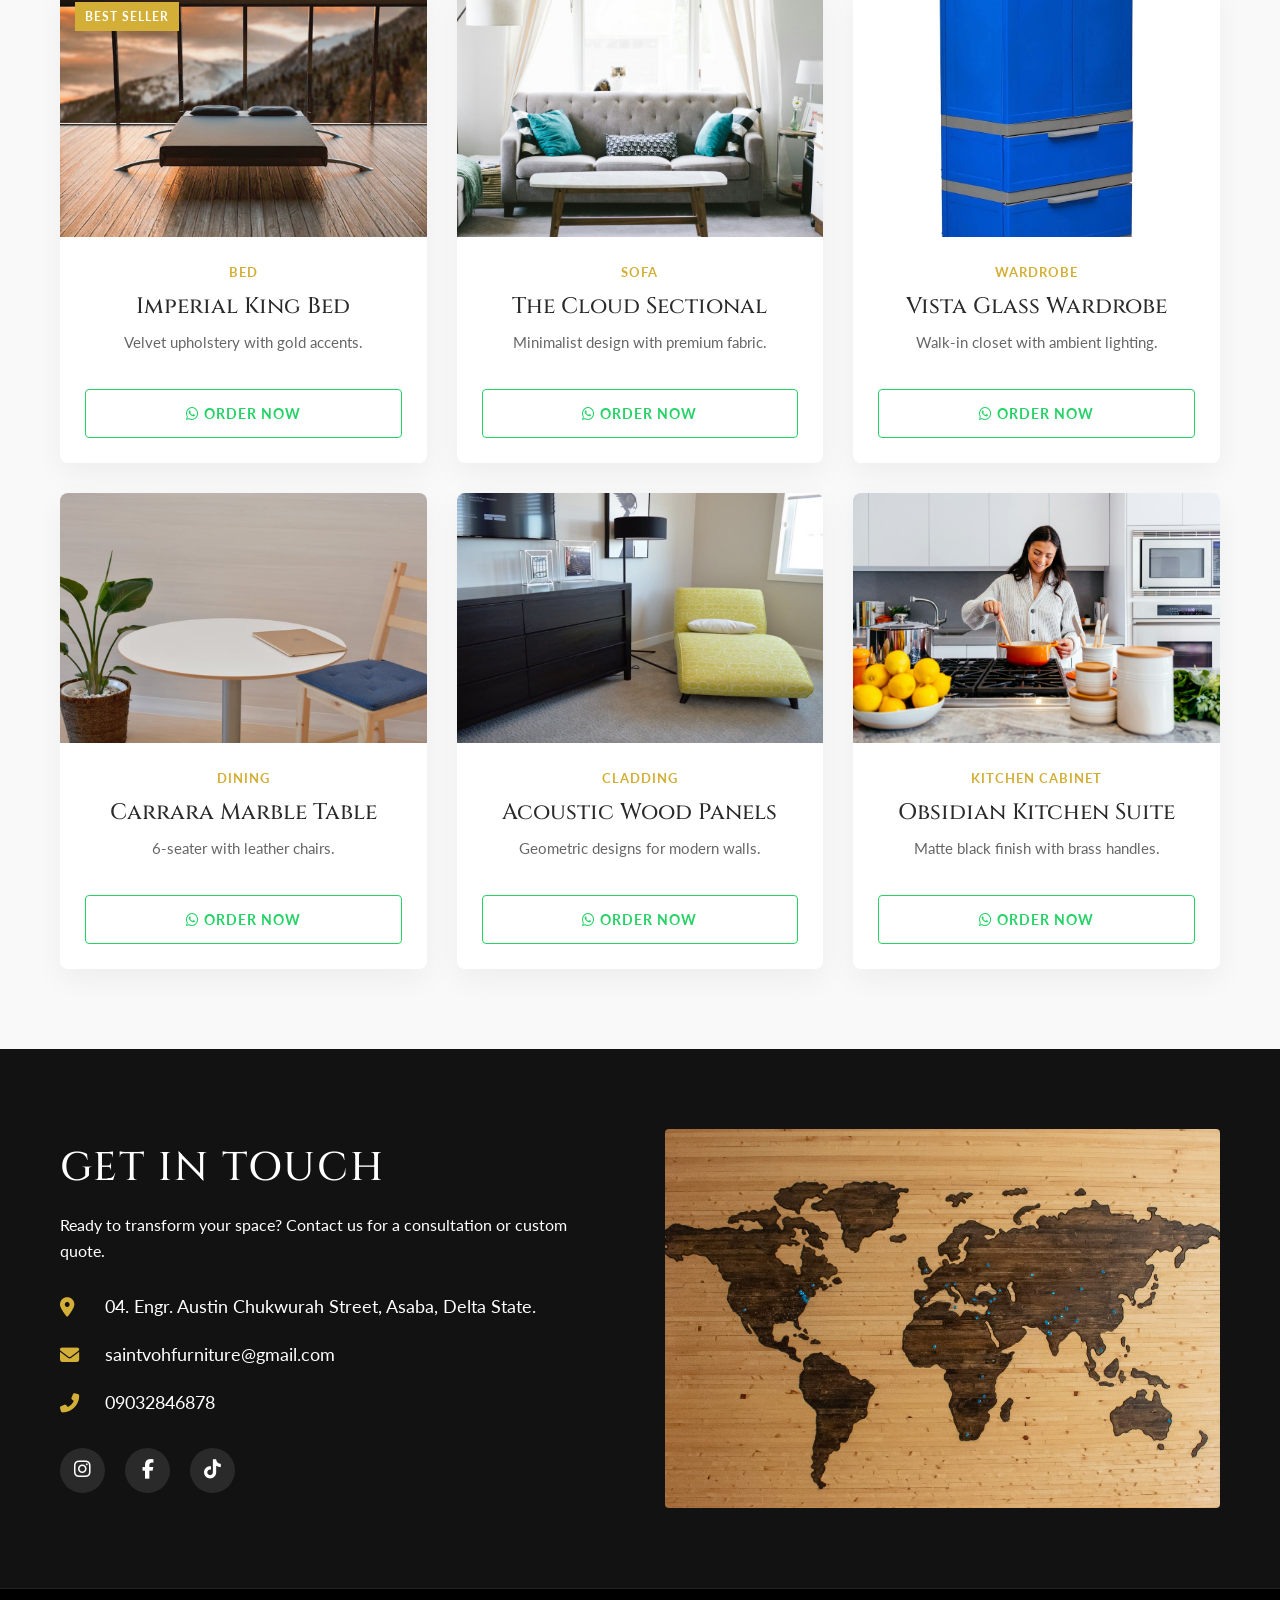
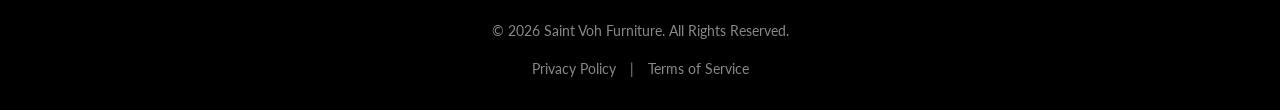
==== commit 874a88bc: "feat: complete product image replacement with real assets" ====
--- a/index.html
+++ b/index.html
@@ -98,8 +98,7 @@
                 <!-- Product 1: Bed -->
                 <article class="product-card">
                     <div class="card-image">
-                        <img src="https://placehold.co/600x400/1a1a1a/D4AF37?text=Imperial+Bed&font=playfair-display"
-                            alt="Imperial Bed">
+                        <img src="images/bed-imperial.jpg" alt="Imperial Bed">
                         <span class="badge">Best Seller</span>
                     </div>
                     <div class="card-details">
@@ -132,8 +131,7 @@
                 <!-- Product 3: Wardrobe -->
                 <article class="product-card">
                     <div class="card-image">
-                        <img src="https://placehold.co/600x400/1a1a1a/D4AF37?text=Vista+Wardrobe&font=playfair-display"
-                            alt="Glass Wardrobe">
+                        <img src="images/wardrobe-vista.jpg" alt="Glass Wardrobe">
                     </div>
                     <div class="card-details">
                         <span class="category">Wardrobe</span>
@@ -149,8 +147,7 @@
                 <!-- Product 4: Dining -->
                 <article class="product-card">
                     <div class="card-image">
-                        <img src="https://placehold.co/600x400/1a1a1a/D4AF37?text=Marble+Dining&font=playfair-display"
-                            alt="Marble Dining">
+                        <img src="images/dining-carrara.jpg" alt="Marble Dining">
                     </div>
                     <div class="card-details">
                         <span class="category">Dining</span>
@@ -166,8 +163,7 @@
                 <!-- Product 5: Cladding -->
                 <article class="product-card">
                     <div class="card-image">
-                        <img src="https://placehold.co/600x400/1a1a1a/D4AF37?text=Acoustic+Panels&font=playfair-display"
-                            alt="Wood Cladding">
+                        <img src="images/cladding-acoustic.jpg" alt="Wood Cladding">
                     </div>
                     <div class="card-details">
                         <span class="category">Cladding</span>
